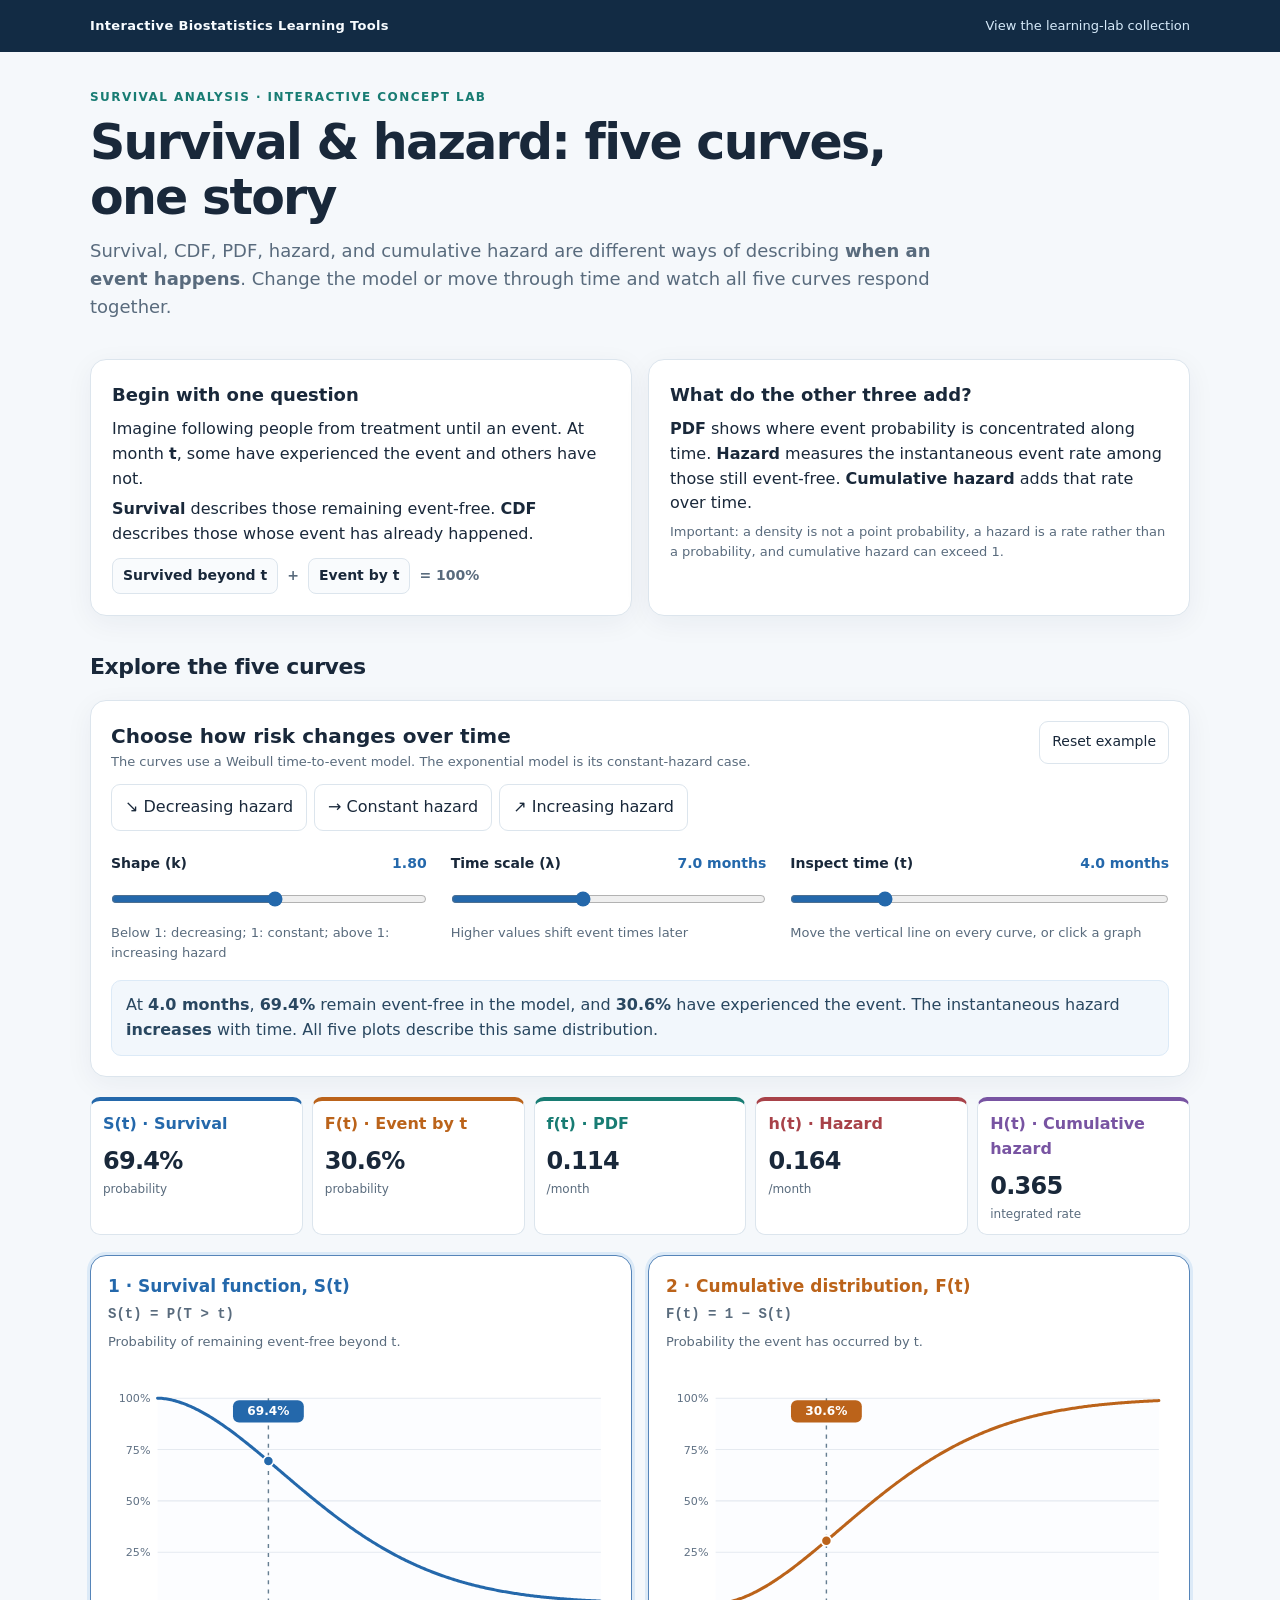
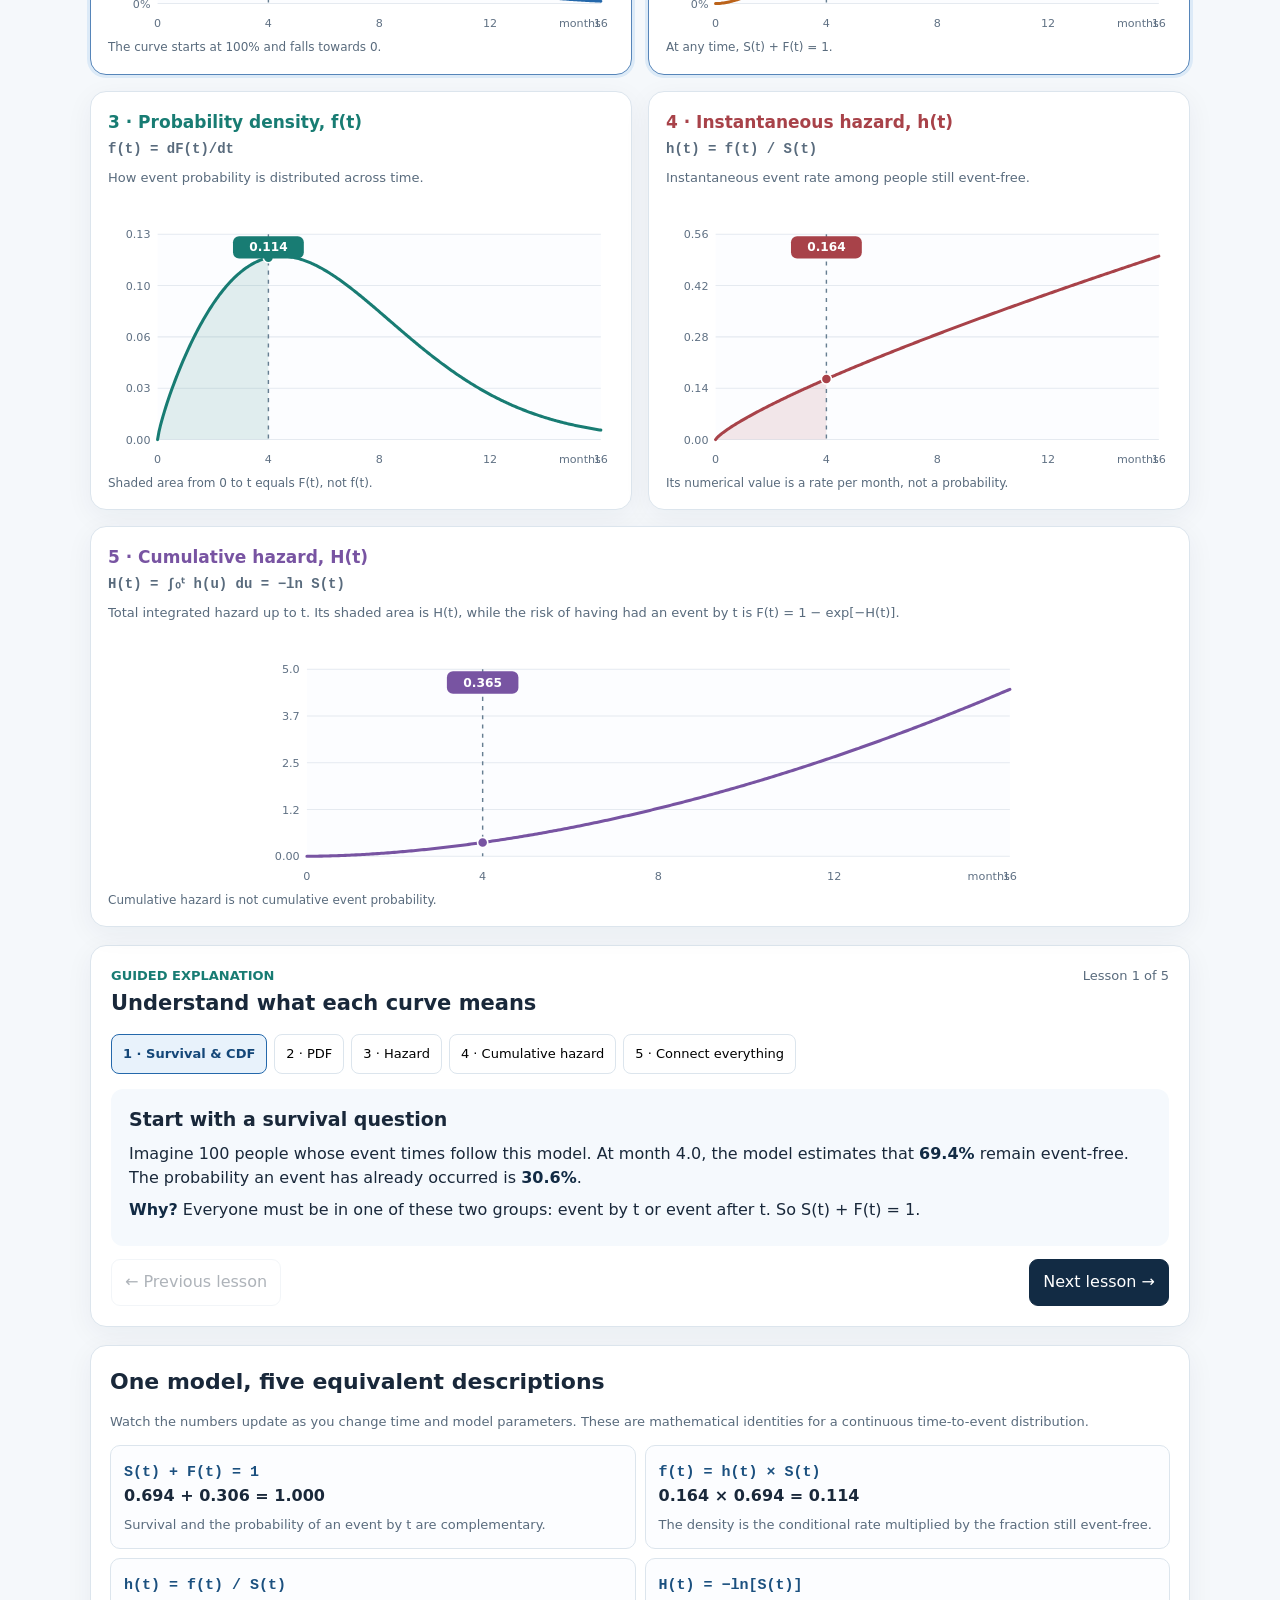
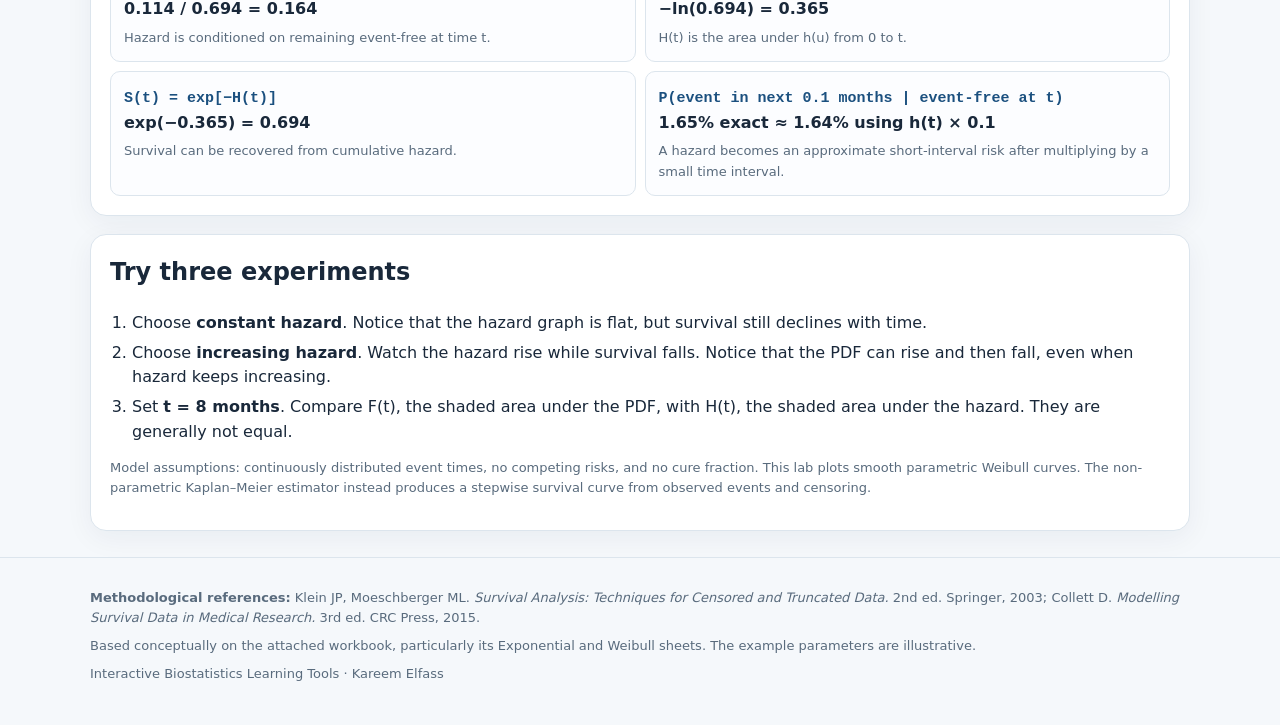
==== survival-hazard/index.html @ 4a442fbb "Add interactive five-function survival and hazard learning lab" ====
<!doctype html>
<html lang="en">
<head>
<meta charset="utf-8">
<meta name="viewport" content="width=device-width, initial-scale=1">
<meta name="description" content="An interactive learning lab connecting survival, the cumulative distribution function, probability density, instantaneous hazard, and cumulative hazard.">
<title>Survival & Hazard | Interactive Biostatistics Learning Tools</title>
<style>
:root{--ink:#19283a;--muted:#596b7d;--line:#dce5ed;--background:#f5f8fb;--panel:#fff;--navy:#122b44;--blue:#2468ab;--blue-bg:#e8f2fb;--orange:#bb631a;--orange-bg:#fff2df;--teal:#187c73;--teal-bg:#e3f5f1;--purple:#7854a2;--purple-bg:#f2eafb;--red:#a84249;--shadow:0 7px 28px rgba(22,43,67,.055)}
*{box-sizing:border-box}html{scroll-behavior:smooth}body{margin:0;background:var(--background);color:var(--ink);font:16px/1.55 system-ui,-apple-system,Segoe UI,Roboto,sans-serif}
a{color:var(--blue)}a:focus-visible,button:focus-visible,input:focus-visible{outline:3px solid #dc994d;outline-offset:3px}
.container{max-width:1140px;margin:auto;padding:0 20px}.top{background:var(--navy);color:#f8fcff;padding:16px 0}.top .container{display:flex;align-items:center;justify-content:space-between;gap:14px;flex-wrap:wrap}.brand{font-size:13px;font-weight:650;letter-spacing:.025em}.top a{color:#d6eafa;text-decoration:none;font-size:13px}
.hero{padding:36px 0 16px}.eyebrow{color:var(--teal);font-size:12px;font-weight:800;text-transform:uppercase;letter-spacing:.12em}.hero h1{font-size:clamp(30px,5vw,49px);line-height:1.13;letter-spacing:-.035em;max-width:830px;margin:8px 0 12px}.lead{font-size:18px;color:var(--muted);max-width:880px;margin:0 0 22px}.intro{display:grid;grid-template-columns:1fr 1fr;gap:16px}.surface{background:var(--panel);border:1px solid var(--line);border-radius:16px;box-shadow:var(--shadow)}.intro .surface{padding:21px}.surface h2,.surface h3{margin-top:0}.intro h2{font-size:18px;margin:0 0 8px}.intro p{margin:6px 0}.foundation{display:flex;align-items:center;gap:9px;flex-wrap:wrap;margin-top:11px;font-size:14px}.pill{padding:6px 10px;border:1px solid var(--line);border-radius:8px;background:#f9fbfd;font-weight:650}.arrow{color:var(--muted);font-weight:700}.small{font-size:13px;color:var(--muted)}.section-label{margin:34px 0 12px;font-size:22px;letter-spacing:-.02em}.controls{padding:20px;margin:16px 0 18px}.control-head{display:flex;align-items:flex-start;justify-content:space-between;gap:16px;flex-wrap:wrap}.control-head h2{margin:0;font-size:20px}.presets{display:flex;gap:7px;flex-wrap:wrap;margin:12px 0 22px}.preset,.nav-btn,.reset{font:inherit;cursor:pointer;border:1px solid var(--line);border-radius:9px;padding:10px 13px;min-height:43px;background:#fff;color:var(--ink)}.preset[aria-pressed="true"]{color:#fff;background:var(--navy);border-color:var(--navy)}.reset{font-size:14px;padding:8px 12px}.sliders{display:grid;grid-template-columns:1fr 1fr 1.2fr;gap:24px}.control label{display:flex;justify-content:space-between;font-size:14px;font-weight:700;gap:10px}.control output{color:var(--blue);font-variant-numeric:tabular-nums}.control input{width:100%;accent-color:var(--blue);cursor:pointer;min-height:32px;margin:9px 0 0}.control .small{display:block}.narrative{margin-top:17px;background:#f2f7fc;border:1px solid #dceaf7;padding:12px 14px;border-radius:10px;color:#294760}.metrics{display:grid;grid-template-columns:repeat(5,minmax(0,1fr));gap:9px;margin:20px 0}.metric{border:1px solid var(--line);border-top:4px solid var(--tone);padding:11px 12px;background:#fff;border-radius:10px;min-width:0}.metric .symbol{font-size:16px;font-weight:750;color:var(--tone)}.metric .value{font-size:clamp(18px,2.2vw,24px);font-weight:780;letter-spacing:-.03em;font-variant-numeric:tabular-nums;margin:6px 0 0;overflow-wrap:anywhere}.metric .units{font-size:12px;color:var(--muted)}.graph-grid{display:grid;grid-template-columns:repeat(2,minmax(0,1fr));gap:16px}.graph-card{padding:17px;min-width:0;scroll-margin-top:20px;transition:border-color .12s,box-shadow .12s}.graph-card.focus{border-color:#5685b9;box-shadow:0 0 0 3px #dceaf7}.graph-head{display:flex;justify-content:space-between;align-items:flex-start;gap:12px}.graph-name{font-size:17px;font-weight:750;margin:0}.graph-formula{font:600 14px/1.6 ui-monospace,SFMono-Regular,Consolas,monospace;color:var(--muted);margin-top:3px}.graph-desc{font-size:13px;color:var(--muted);margin-top:7px;min-height:40px}.graph-svg{display:block;width:100%;height:auto;margin-top:7px;cursor:crosshair;touch-action:pan-y}.graph-note{font-size:12px;color:var(--muted);min-height:18px}.graph-wide{grid-column:span 2}.graph-wide .graph-svg{max-height:235px}.guide{margin:18px 0;padding:20px}.guide-head{display:flex;align-items:flex-start;justify-content:space-between;gap:16px;flex-wrap:wrap}.guide h2{font-size:21px;margin:0}.lesson-kicker{font-size:13px;font-weight:800;color:var(--teal)}.guide-nav{display:flex;gap:7px;flex-wrap:wrap;margin:15px 0}.guide-nav button{font:inherit;border:1px solid var(--line);padding:7px 11px;background:#fff;border-radius:8px;cursor:pointer;font-size:13px;min-height:40px}.guide-nav button[aria-current="step"]{background:var(--blue-bg);border-color:var(--blue);font-weight:700;color:#144778}.lesson-body{background:#f5f9fd;border-radius:12px;padding:16px 18px;min-height:130px}.lesson-body h3{margin:0 0 7px;font-size:19px}.lesson-body p{margin:7px 0}.lesson-body strong{color:var(--navy)}.lesson-arrows{display:flex;justify-content:space-between;gap:8px;margin-top:13px}.nav-btn.primary{background:var(--navy);color:white;border-color:var(--navy)}.nav-btn:disabled{opacity:.35;cursor:not-allowed}.relations{padding:19px;margin:18px 0}.relations h2{font-size:22px;margin:0 0 8px}.relations-grid{display:grid;grid-template-columns:repeat(2,1fr);gap:9px}.relation{border:1px solid var(--line);border-radius:10px;padding:13px;background:#fcfdff}.relation code{font-size:15px;font-weight:750;color:#1b507f;white-space:normal}.relation p{margin:6px 0 0;font-size:13px;color:var(--muted)}.try{padding:19px;margin:18px 0 26px}.try ol{margin:8px 0;padding-left:22px}.try li{margin:5px 0}.footer{border-top:1px solid var(--line);padding:22px 0 34px;color:var(--muted);font-size:13px}.footer p{margin:8px 0}.sr-only{position:absolute;width:1px;height:1px;overflow:hidden;clip:rect(0,0,0,0);white-space:nowrap}
@media(max-width:800px){.intro,.sliders,.graph-grid,.relations-grid{grid-template-columns:1fr}.graph-wide{grid-column:auto}.metrics{grid-template-columns:repeat(2,minmax(0,1fr))}.metric:last-child{grid-column:span 2}.graph-desc{min-height:0}.sliders{gap:17px}}@media(max-width:380px){.container{padding:0 12px}.metric .value{font-size:20px}.graph-card,.guide,.relations,.controls{padding:13px}.hero{padding-top:22px}.intro .surface{padding:15px}}@media(prefers-reduced-motion:reduce){html{scroll-behavior:auto}*{transition:none!important}}
</style>
</head>
<body>
<header class="top"><div class="container"><div class="brand">Interactive Biostatistics Learning Tools</div><a href="https://github.com/kareemelfass/Interactive-Biostatistics-Learning-Tools">View the learning-lab collection</a></div></header>
<main class="container">
<section class="hero">
<div class="eyebrow">Survival analysis · Interactive concept lab</div>
<h1>Survival & hazard: five curves, one story</h1>
<p class="lead">Survival, CDF, PDF, hazard, and cumulative hazard are different ways of describing <strong>when an event happens</strong>. Change the model or move through time and watch all five curves respond together.</p>
</section>
<section class="intro" aria-label="Introduction">
<div class="surface"><h2>Begin with one question</h2><p>Imagine following people from treatment until an event. At month <strong>t</strong>, some have experienced the event and others have not.</p><p><strong>Survival</strong> describes those remaining event-free. <strong>CDF</strong> describes those whose event has already happened.</p><div class="foundation"><span class="pill">Survived beyond t</span><span class="arrow">+</span><span class="pill">Event by t</span><span class="arrow">= 100%</span></div></div>
<div class="surface"><h2>What do the other three add?</h2><p><strong>PDF</strong> shows where event probability is concentrated along time. <strong>Hazard</strong> measures the instantaneous event rate among those still event-free. <strong>Cumulative hazard</strong> adds that rate over time.</p><p class="small">Important: a density is not a point probability, a hazard is a rate rather than a probability, and cumulative hazard can exceed 1.</p></div>
</section>
<h2 class="section-label" id="explore">Explore the five curves</h2>
<section class="surface controls" aria-label="Simulation controls">
<div class="control-head"><div><h2>Choose how risk changes over time</h2><div class="small">The curves use a Weibull time-to-event model. The exponential model is its constant-hazard case.</div></div><button type="button" class="reset" id="reset">Reset example</button></div>
<div class="presets" aria-label="Hazard shape examples"><button type="button" class="preset" data-shape="0.65" aria-pressed="false">↘ Decreasing hazard</button><button type="button" class="preset" data-shape="1" aria-pressed="false">→ Constant hazard</button><button type="button" class="preset" data-shape="2" aria-pressed="false">↗ Increasing hazard</button></div>
<div class="sliders">
<div class="control"><label for="shape">Shape (k) <output id="shape-out" for="shape">1.80</output></label><input id="shape" type="range" min="0.5" max="3" step="0.05" value="1.8"><span class="small">Below 1: decreasing; 1: constant; above 1: increasing hazard</span></div>
<div class="control"><label for="scale">Time scale (λ) <output id="scale-out" for="scale">7.0 months</output></label><input id="scale" type="range" min="2" max="14" step="0.5" value="7"><span class="small">Higher values shift event times later</span></div>
<div class="control"><label for="time">Inspect time (t) <output id="time-out" for="time">4.0 months</output></label><input id="time" type="range" min="0.2" max="16" step="0.1" value="4"><span class="small">Move the vertical line on every curve, or click a graph</span></div>
</div>
<div id="narrative" class="narrative" aria-live="polite"></div>
</section>
<section aria-label="Five linked values"><div id="metrics" class="metrics" aria-live="polite"></div></section>
<section class="graph-grid" aria-label="Five linked interactive plots">
<article class="surface graph-card" data-key="S" id="graph-S"><div class="graph-head"><div><h3 class="graph-name" style="color:var(--blue)">1 · Survival function, S(t)</h3><div class="graph-formula">S(t) = P(T &gt; t)</div></div></div><p class="graph-desc">Probability of remaining event-free beyond t.</p><svg class="graph-svg" data-plot="S" viewBox="0 0 500 250" role="img" aria-label="Survival function with interactive time marker"></svg><div class="graph-note">The curve starts at 100% and falls towards 0.</div></article>
<article class="surface graph-card" data-key="F" id="graph-F"><div class="graph-head"><div><h3 class="graph-name" style="color:var(--orange)">2 · Cumulative distribution, F(t)</h3><div class="graph-formula">F(t) = 1 − S(t)</div></div></div><p class="graph-desc">Probability the event has occurred by t.</p><svg class="graph-svg" data-plot="F" viewBox="0 0 500 250" role="img" aria-label="Cumulative distribution function with interactive time marker"></svg><div class="graph-note">At any time, S(t) + F(t) = 1.</div></article>
<article class="surface graph-card" data-key="f" id="graph-f"><div class="graph-head"><div><h3 class="graph-name" style="color:var(--teal)">3 · Probability density, f(t)</h3><div class="graph-formula">f(t) = dF(t)/dt</div></div></div><p class="graph-desc">How event probability is distributed across time.</p><svg class="graph-svg" data-plot="f" viewBox="0 0 500 250" role="img" aria-label="Probability density with area through selected time shaded"></svg><div class="graph-note">Shaded area from 0 to t equals F(t), not f(t).</div></article>
<article class="surface graph-card" data-key="h" id="graph-h"><div class="graph-head"><div><h3 class="graph-name" style="color:var(--red)">4 · Instantaneous hazard, h(t)</h3><div class="graph-formula">h(t) = f(t) / S(t)</div></div></div><p class="graph-desc">Instantaneous event rate among people still event-free.</p><svg class="graph-svg" data-plot="h" viewBox="0 0 500 250" role="img" aria-label="Instantaneous hazard function"></svg><div class="graph-note">Its numerical value is a rate per month, not a probability.</div></article>
<article class="surface graph-card graph-wide" data-key="H" id="graph-H"><div class="graph-head"><div><h3 class="graph-name" style="color:var(--purple)">5 · Cumulative hazard, H(t)</h3><div class="graph-formula">H(t) = ∫₀ᵗ h(u) du = −ln S(t)</div></div></div><p class="graph-desc">Total integrated hazard up to t. Its shaded area is H(t), while the risk of having had an event by t is F(t) = 1 − exp[−H(t)].</p><svg class="graph-svg" data-plot="H" viewBox="0 0 750 230" role="img" aria-label="Cumulative hazard with linked time marker"></svg><div class="graph-note">Cumulative hazard is not cumulative event probability.</div></article>
</section>
<section class="surface guide" id="guide">
<div class="guide-head"><div><div class="lesson-kicker">GUIDED EXPLANATION</div><h2>Understand what each curve means</h2></div><div class="small" id="step-count">Lesson 1 of 5</div></div>
<nav class="guide-nav" aria-label="Lesson steps">
<button type="button" data-lesson="0" aria-current="step">1 · Survival &amp; CDF</button>
<button type="button" data-lesson="1">2 · PDF</button>
<button type="button" data-lesson="2">3 · Hazard</button>
<button type="button" data-lesson="3">4 · Cumulative hazard</button>
<button type="button" data-lesson="4">5 · Connect everything</button>
</nav>
<div id="lesson-body" class="lesson-body" aria-live="polite"></div>
<div class="lesson-arrows"><button type="button" class="nav-btn" id="lesson-prev">← Previous lesson</button><button type="button" class="nav-btn primary" id="lesson-next">Next lesson →</button></div>
</section>
<section class="surface relations">
<h2>One model, five equivalent descriptions</h2><p class="small">Watch the numbers update as you change time and model parameters. These are mathematical identities for a continuous time-to-event distribution.</p>
<div id="relations" class="relations-grid" aria-live="polite"></div>
</section>
<section class="surface try">
<h2>Try three experiments</h2>
<ol><li>Choose <strong>constant hazard</strong>. Notice that the hazard graph is flat, but survival still declines with time.</li><li>Choose <strong>increasing hazard</strong>. Watch the hazard rise while survival falls. Notice that the PDF can rise and then fall, even when hazard keeps increasing.</li><li>Set <strong>t = 8 months</strong>. Compare F(t), the shaded area under the PDF, with H(t), the shaded area under the hazard. They are generally not equal.</li></ol>
<p class="small">Model assumptions: continuously distributed event times, no competing risks, and no cure fraction. This lab plots smooth parametric Weibull curves. The non-parametric Kaplan–Meier estimator instead produces a stepwise survival curve from observed events and censoring.</p>
</section>
</main>
<footer class="footer"><div class="container">
<p><strong>Methodological references:</strong> Klein JP, Moeschberger ML. <em>Survival Analysis: Techniques for Censored and Truncated Data.</em> 2nd ed. Springer, 2003; Collett D. <em>Modelling Survival Data in Medical Research.</em> 3rd ed. CRC Press, 2015.</p>
<p>Based conceptually on the attached workbook, particularly its Exponential and Weibull sheets. The example parameters are illustrative.</p>
<p>Interactive Biostatistics Learning Tools · Kareem Elfass</p></div></footer>
<script>
(function(){
'use strict';
var root=document, maxT=16, palette={S:'#2468ab',F:'#bb631a',f:'#187c73',h:'#a84249',H:'#7854a2'};
var state={k:1.8,lambda:7,t:4,lesson:0};
function el(id){return root.getElementById(id)}
function compact(x){if(!isFinite(x))return 'not finite';if(x===0)return '0.000';if(Math.abs(x)<.001)return x.toExponential(2);return x.toFixed(3)}
function percent(x){return (100*x).toFixed(1)+'%'}
function model(t){
 var z=Math.max(0,t),r=z/state.lambda,H=Math.pow(r,state.k),S=Math.exp(-H),F=-Math.expm1(-H);
 var h=z===0?(state.k<1?NaN:state.k===1?1/state.lambda:0):(state.k/state.lambda)*Math.pow(r,state.k-1);
 var f=h*S;
 return {S:S,F:F,f:f,h:h,H:H};
}
function updateNarrative(){
 var m=model(state.t), trend=state.k<.999?'decreases':state.k>1.001?'increases':'stays constant';
 el('narrative').innerHTML='At <strong>'+state.t.toFixed(1)+' months</strong>, <strong>'+percent(m.S)+'</strong> remain event-free in the model, and <strong>'+percent(m.F)+'</strong> have experienced the event. The instantaneous hazard <strong>'+trend+'</strong> with time. All five plots describe this same distribution.';
}
function updateMetrics(){
 var m=model(state.t),arr=[
 ['S','Survival',percent(m.S),'probability'],
 ['F','Event by t',percent(m.F),'probability'],
 ['f','PDF',compact(m.f),'/month'],
 ['h','Hazard',compact(m.h),'/month'],
 ['H','Cumulative hazard',compact(m.H),'integrated rate']
 ];
 el('metrics').innerHTML=arr.map(function(a){return '<div class="metric" style="--tone:'+palette[a[0]]+'"><div class="symbol">'+a[0]+'(t) · '+a[1]+'</div><div class="value">'+a[2]+'</div><div class="units">'+a[3]+'</div></div>'}).join('');
}
function sample(key,t){return model(t)[key]}
function svgGraph(svg,key){
 var wide=key==='H', W=wide?750:500, H=wide?230:250;
 var l=49,r=13,top=13,bottom=34,plotW=W-l-r,plotH=H-top-bottom;
 var start=(state.k<1&&(key==='h'||key==='f'))?.04:0;
 var maxVal=key==='S'||key==='F'?1:0;
 for(var j=0;j<=320;j++){var v=sample(key,start+(maxT-start)*j/320);if(isFinite(v)&&v>maxVal)maxVal=v}
 var at=sample(key,state.t); maxVal=Math.max(maxVal,at);
 var yMax=key==='S'||key==='F'?1:(maxVal*1.12||1);
 var x=function(t){return l+(t/maxT)*plotW};
 var y=function(v){return top+plotH*(1-Math.min(yMax,Math.max(0,v))/yMax)};
 var showPercent=key==='S'||key==='F';
 function valueText(v){return showPercent?Math.round(v*100)+'%':Number(v).toFixed(v<1?2:1)}
 var pieces=[];
 pieces.push('<rect x="'+l+'" y="'+top+'" width="'+plotW+'" height="'+plotH+'" fill="#fcfdff"/>');
 for(var i=0;i<=4;i++){
  var val=yMax*i/4, yy=y(val);
  pieces.push('<line x1="'+l+'" y1="'+yy+'" x2="'+(W-r)+'" y2="'+yy+'" stroke="#e5eaf0"/>');
  pieces.push('<text x="'+(l-7)+'" y="'+(yy+4)+'" text-anchor="end" font-size="11" fill="#607184">'+valueText(val)+'</text>');
 }
 [0,4,8,12,16].forEach(function(t){pieces.push('<text x="'+x(t)+'" y="'+(H-11)+'" text-anchor="middle" font-size="11" fill="#607184">'+t+'</text>')});
 pieces.push('<text x="'+(W-r)+'" y="'+(H-11)+'" text-anchor="end" font-size="11" fill="#607184">months</text>');
 var N=330,path='',shade='';
 for(var s=0;s<=N;s++){
  var tx=start+(maxT-start)*(s/N),v=sample(key,tx);
  if(!isFinite(v))continue;
  path+=(path?' L':'M')+x(tx).toFixed(2)+' '+y(v).toFixed(2);
 }
 if(key==='f'||key==='h'){
  var limit=state.t, np=180;
  shade='M'+x(0)+' '+y(0)+' L'+x(start)+' '+y(sample(key,start));
  for(var n=1;n<=np;n++){
   var xx=start+(limit-start)*n/np;
   var vv=sample(key,xx);
   if(isFinite(vv))shade+=' L'+x(xx)+' '+y(vv);
  }
  shade+=' L'+x(limit)+' '+y(0)+' Z';
  pieces.push('<path d="'+shade+'" fill="'+palette[key]+'" opacity=".12" stroke="none"/>');
 }
 // Cumulative hazard is itself an integral. Shade under its derivative h(t), not under H(t).
 if(key==='H'){
  var np2=180,shadeH='M'+x(0)+' '+y(0);
  // Keep H graph unshaded to avoid suggesting area under H equals H.
 }
 pieces.push('<path d="'+path+'" fill="none" stroke="'+palette[key]+'" stroke-width="3" stroke-linecap="round" stroke-linejoin="round"/>');
 var tx0=x(state.t),ty0=y(at);
 pieces.push('<line x1="'+tx0+'" y1="'+top+'" x2="'+tx0+'" y2="'+(top+plotH)+'" stroke="#667e91" stroke-dasharray="4 5" stroke-width="1.4"/>');
 pieces.push('<circle cx="'+tx0+'" cy="'+ty0+'" r="5" fill="'+palette[key]+'" stroke="#fff" stroke-width="1.6"/>');
 var tag=showPercent?percent(at):compact(at),txLabel=Math.min(Math.max(tx0,l+35),W-r-35);
 pieces.push('<rect x="'+(txLabel-35)+'" y="'+(top+2)+'" width="70" height="22" rx="6" fill="'+palette[key]+'"/>');
 pieces.push('<text x="'+txLabel+'" y="'+(top+17)+'" text-anchor="middle" fill="#fff" font-size="12" font-weight="700">'+tag+'</text>');
 svg.innerHTML=pieces.join('');
 svg.setAttribute('aria-label',key+' versus time from 0 to 16 months, selected t '+state.t.toFixed(1)+', value '+tag+'. Click the chart to change the selected time.');
 svg.onclick=function(ev){
  var rect=svg.getBoundingClientRect(),fraction=(ev.clientX-rect.left)/rect.width;
  // translate the viewBox left margin / plot width into selected time
  var svgX=fraction*W;
  state.t=Math.min(16,Math.max(.2,Math.round(((svgX-l)/plotW)*maxT*10)/10));
  render();
 };
}
function updateGraphs(){
 root.querySelectorAll('svg[data-plot]').forEach(function(svg){svgGraph(svg,svg.getAttribute('data-plot'))});
 root.querySelectorAll('.graph-card').forEach(function(card){
  var focused=(state.lesson===0&&(card.dataset.key==='S'||card.dataset.key==='F'))||
   (state.lesson===1&&card.dataset.key==='f')||
   (state.lesson===2&&card.dataset.key==='h')||
   (state.lesson===3&&card.dataset.key==='H');
  card.classList.toggle('focus',focused);
 });
}
function updateRelations(){
 var m=model(state.t),dt=.1,incH=model(state.t+dt).H-m.H;
 var p=1-Math.exp(-incH);
 var rows=[
 ['S(t) + F(t) = 1',compact(m.S)+' + '+compact(m.F)+' = '+compact(m.S+m.F),'Survival and the probability of an event by t are complementary.'],
 ['f(t) = h(t) × S(t)',compact(m.h)+' × '+compact(m.S)+' = '+compact(m.f),'The density is the conditional rate multiplied by the fraction still event-free.'],
 ['h(t) = f(t) / S(t)',compact(m.f)+' / '+compact(m.S)+' = '+compact(m.h),'Hazard is conditioned on remaining event-free at time t.'],
 ['H(t) = −ln[S(t)]','−ln('+compact(m.S)+') = '+compact(m.H),'H(t) is the area under h(u) from 0 to t.'],
 ['S(t) = exp[−H(t)]','exp(−'+compact(m.H)+') = '+compact(m.S),'Survival can be recovered from cumulative hazard.'],
 ['P(event in next 0.1 months | event-free at t)',(100*p).toFixed(2)+'% exact ≈ '+(100*m.h*dt).toFixed(2)+'% using h(t) × 0.1','A hazard becomes an approximate short-interval risk after multiplying by a small time interval.']
 ];
 el('relations').innerHTML=rows.map(function(r){return '<div class="relation"><code>'+r[0]+'</code><div><strong>'+r[1]+'</strong></div><p>'+r[2]+'</p></div>'}).join('');
}
function updateLesson(){
 var m=model(state.t),t=state.t.toFixed(1),horizon=.1,delta=model(state.t+horizon).H-m.H,shortRisk=1-Math.exp(-delta);
 var info=[
 ['Start with a survival question','Imagine '+100+' people whose event times follow this model. At month '+t+', the model estimates that <strong>'+percent(m.S)+'</strong> remain event-free. The probability an event has already occurred is <strong>'+percent(m.F)+'</strong>.<p><strong>Why?</strong> Everyone must be in one of these two groups: event by t or event after t. So S(t) + F(t) = 1.</p>'],
 ['The PDF describes timing, not a point probability','At month '+t+', the probability density is <strong>'+compact(m.f)+' per month</strong>. That does <strong>not</strong> mean '+percent(m.f)+' will have the event exactly at month '+t+'.<p>The <strong>shaded area</strong> under the PDF from 0 to '+t+' equals F(t) = <strong>'+percent(m.F)+'</strong>. Areas, not single heights, give probabilities.</p>'],
 ['Hazard looks only at those still event-free','At month '+t+', the PDF is '+compact(m.f)+' per month, and '+percent(m.S)+' remain event-free. Divide the first by the second:<p><strong>h(t) = f(t) / S(t) = '+compact(m.f)+' / '+compact(m.S)+' = '+compact(m.h)+' per month.</strong></p><p>For the next 0.1 months, the <em>conditional probability</em> of an event is <strong>'+(100*shortRisk).toFixed(2)+'%</strong>. Using h(t) × 0.1 gives an approximation of <strong>'+(100*m.h*horizon).toFixed(2)+'%</strong>. The rate itself is not a probability.</p>'],
 ['Accumulating hazard over time','The cumulative hazard adds up the instantaneous hazard over time:<p><strong>H(t) = ∫₀ᵗ h(u) du = '+compact(m.H)+'</strong>.</p><p>Now transform this into survival: <strong>S(t) = exp[−'+compact(m.H)+'] = '+percent(m.S)+'</strong>.</p><p>Unlike F(t), H(t) is <em>not</em> a probability and may be greater than 1.</p>'],
 ['Everything must agree','At month '+t+', the same model gives:<p><strong>S = '+compact(m.S)+'; F = '+compact(m.F)+'; f = '+compact(m.f)+'; h = '+compact(m.h)+'; H = '+compact(m.H)+'.</strong></p><p>Check: <strong>1 − S = '+compact(1-m.S)+' = F</strong>; <strong>h × S = '+compact(m.h*m.S)+' = f</strong>; and <strong>−ln S = '+compact(-Math.log(m.S))+' = H</strong>.</p><p>Change the shape or scale. These relationships always hold even though the individual curves change.</p>']
 ];
 el('lesson-body').innerHTML='<h3>'+info[state.lesson][0]+'</h3><p>'+info[state.lesson][1]+'</p>';
 el('step-count').textContent='Lesson '+(state.lesson+1)+' of 5';
 root.querySelectorAll('[data-lesson]').forEach(function(b){if(Number(b.dataset.lesson)===state.lesson)b.setAttribute('aria-current','step');else b.removeAttribute('aria-current')});
 el('lesson-prev').disabled=state.lesson===0;
 el('lesson-next').disabled=state.lesson===4;
 el('lesson-next').textContent=state.lesson===4?'All lessons complete ✓':'Next lesson →';
}
function render(){
 el('shape-out').value=state.k.toFixed(2);
 el('scale-out').value=state.lambda.toFixed(1)+' months';
 el('time-out').value=state.t.toFixed(1)+' months';
 el('shape').value=state.k;el('scale').value=state.lambda;el('time').value=state.t;
 root.querySelectorAll('[data-shape]').forEach(function(b){b.setAttribute('aria-pressed',String(Math.abs(Number(b.dataset.shape)-state.k)<.001))});
 updateNarrative();updateMetrics();updateGraphs();updateLesson();updateRelations();
}
el('shape').addEventListener('input',function(e){state.k=Number(e.target.value);render()});
el('scale').addEventListener('input',function(e){state.lambda=Number(e.target.value);render()});
el('time').addEventListener('input',function(e){state.t=Number(e.target.value);render()});
root.querySelectorAll('[data-shape]').forEach(function(b){b.addEventListener('click',function(){state.k=Number(b.dataset.shape);render()})});
el('reset').addEventListener('click',function(){state.k=1.8;state.lambda=7;state.t=4;state.lesson=0;render()});
root.querySelectorAll('[data-lesson]').forEach(function(b){b.addEventListener('click',function(){state.lesson=Number(b.dataset.lesson);render()})});
el('lesson-prev').addEventListener('click',function(){if(state.lesson>0){state.lesson--;render()}});
el('lesson-next').addEventListener('click',function(){if(state.lesson<4){state.lesson++;render()}});
render();
})();
</script>
</body>
</html>
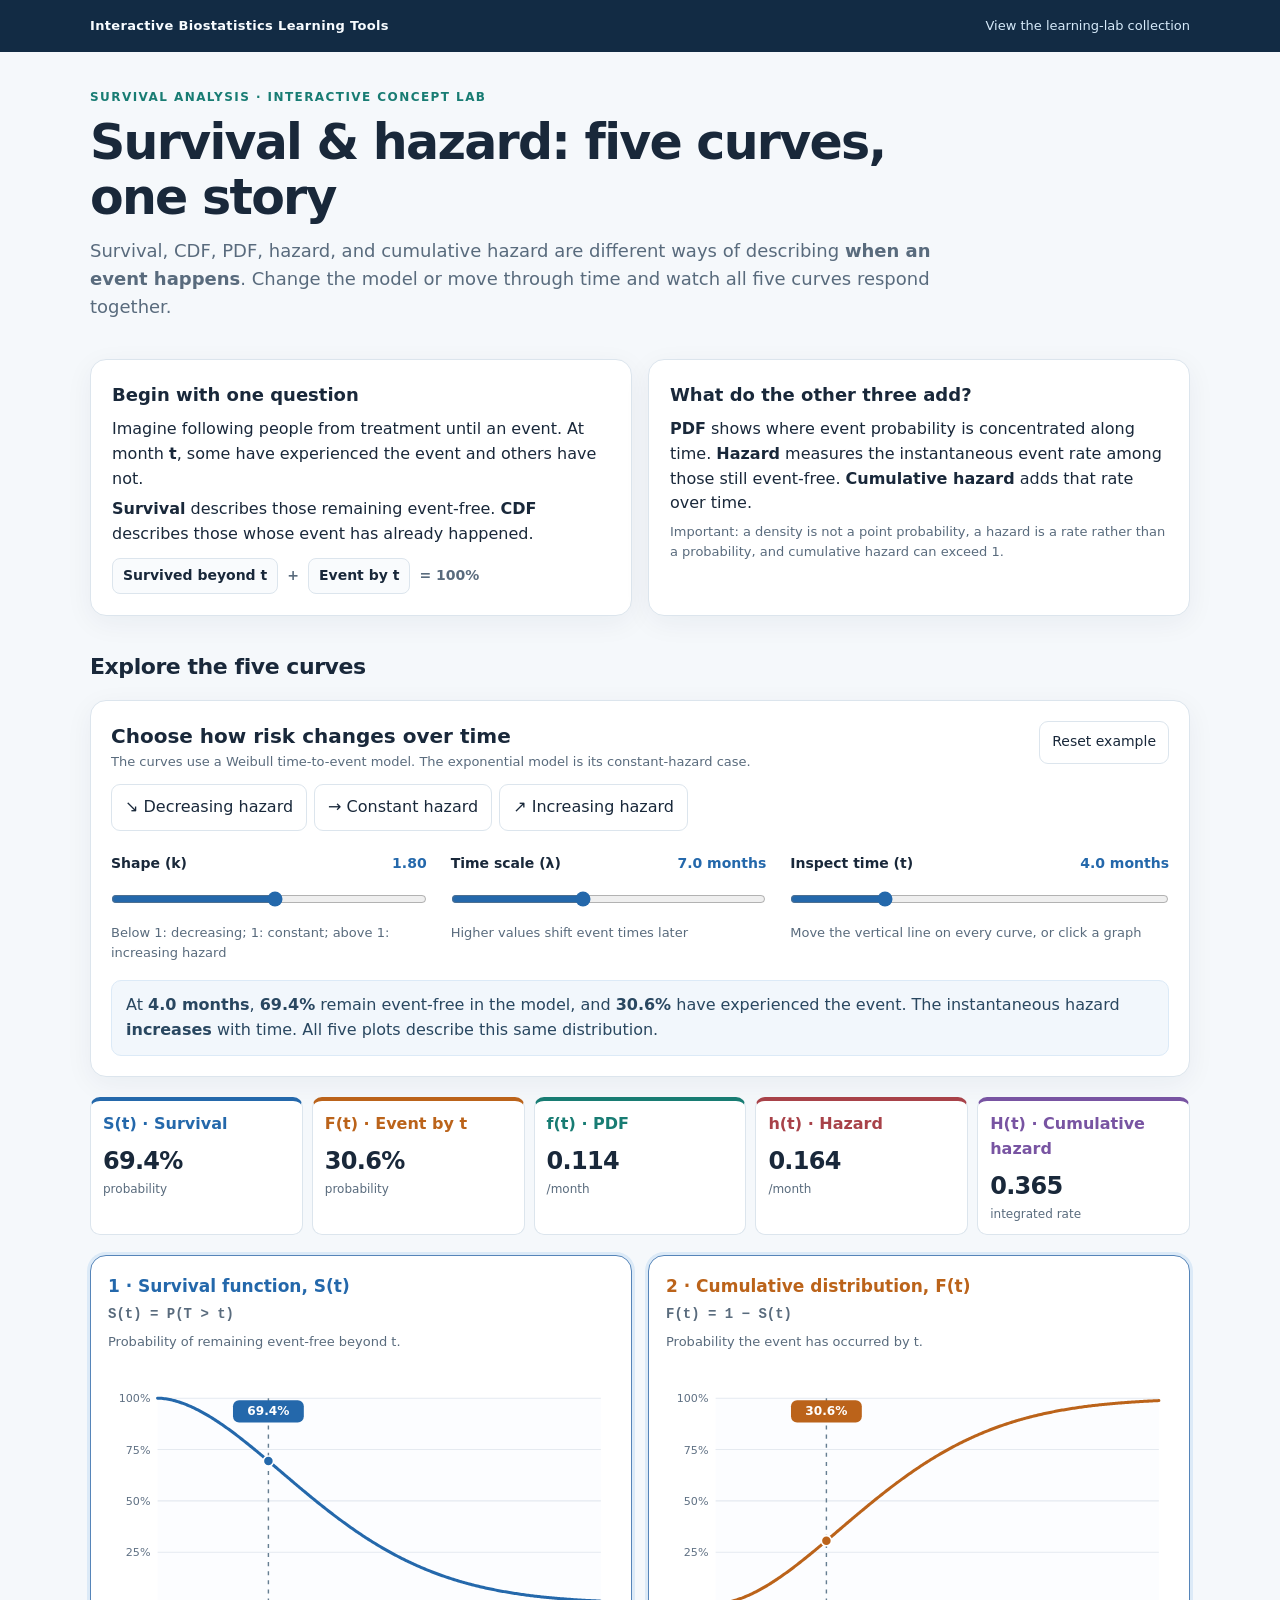
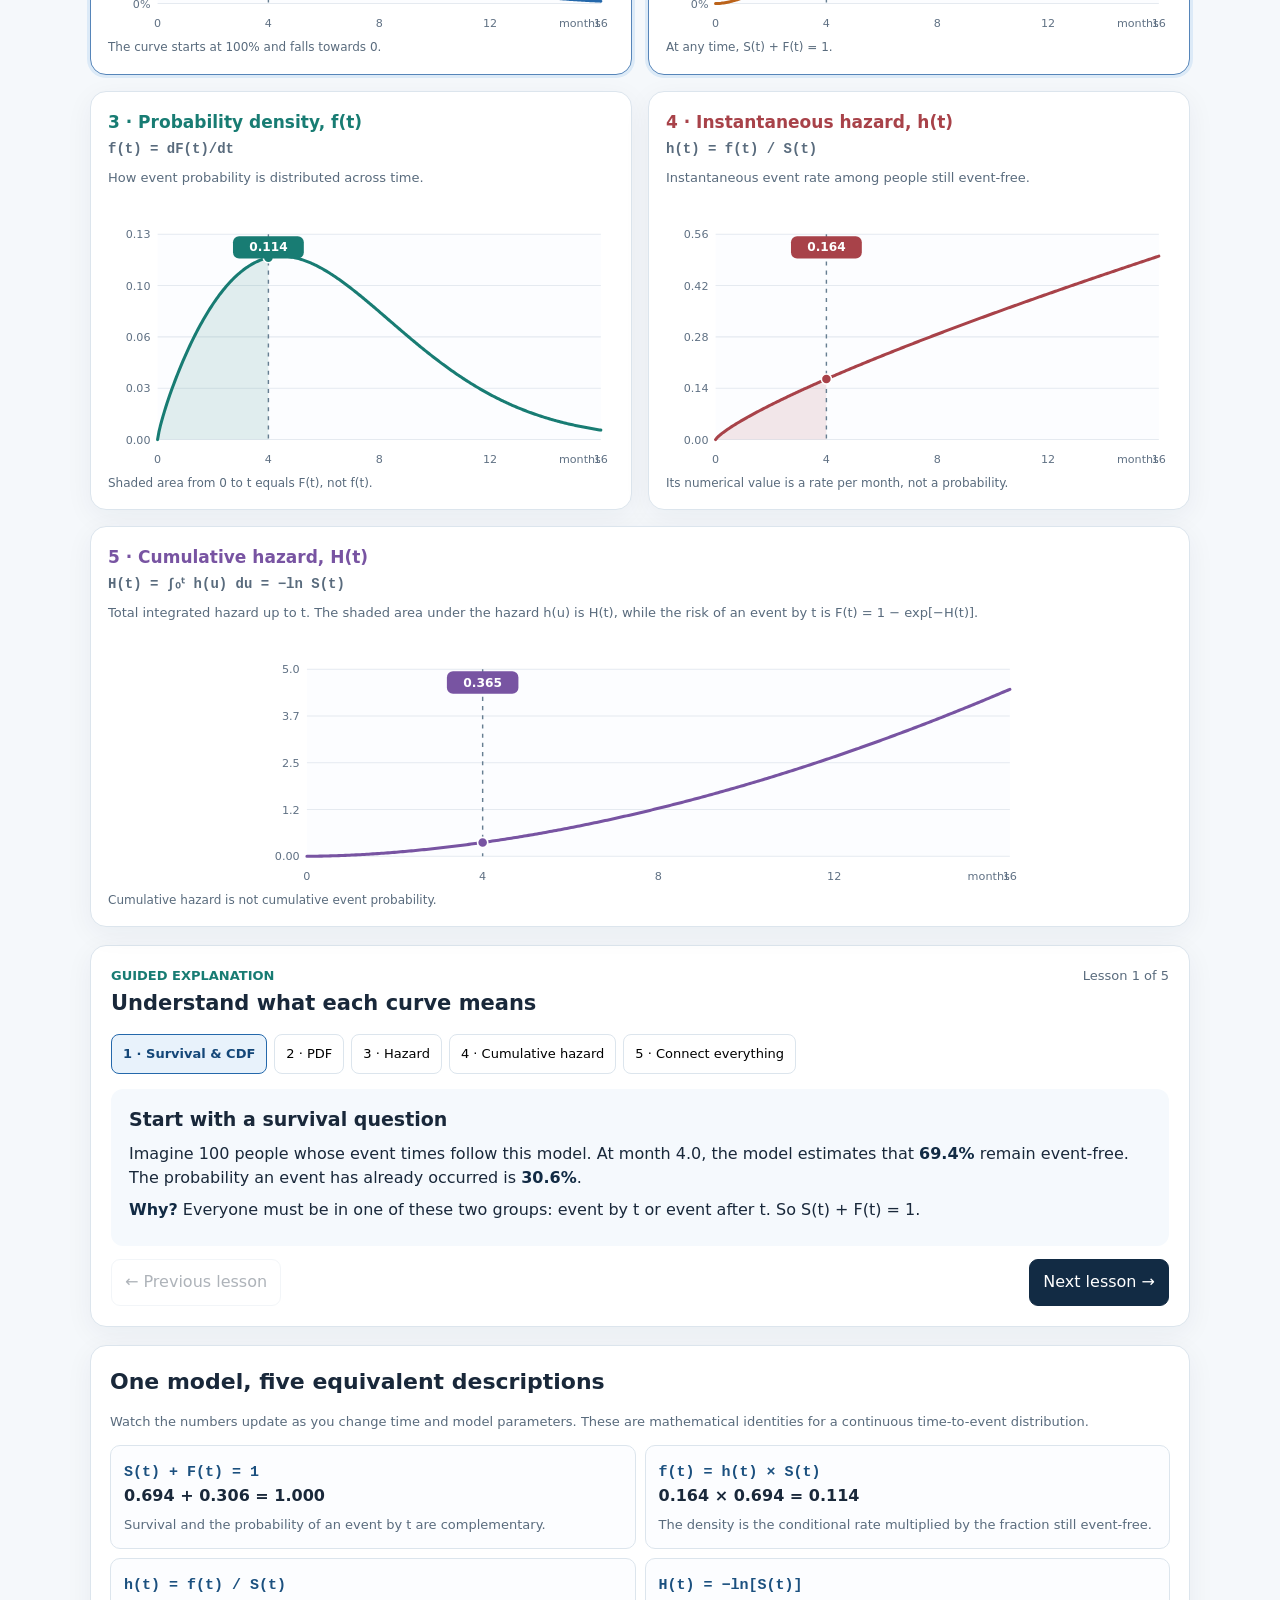
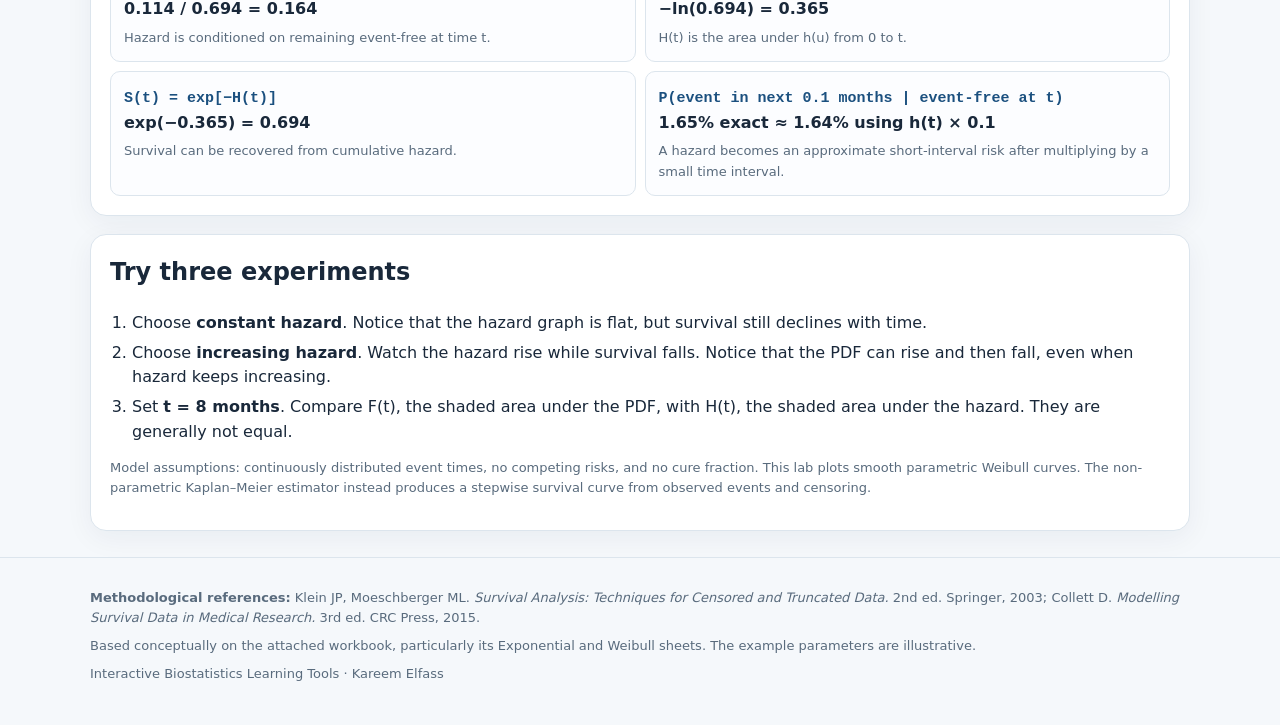
==== commit 0a57b444: "Clarify cumulative hazard as area under the hazard curve" ====
--- a/survival-hazard/index.html
+++ b/survival-hazard/index.html
@@ -43,7 +43,7 @@
 <article class="surface graph-card" data-key="F" id="graph-F"><div class="graph-head"><div><h3 class="graph-name" style="color:var(--orange)">2 · Cumulative distribution, F(t)</h3><div class="graph-formula">F(t) = 1 − S(t)</div></div></div><p class="graph-desc">Probability the event has occurred by t.</p><svg class="graph-svg" data-plot="F" viewBox="0 0 500 250" role="img" aria-label="Cumulative distribution function with interactive time marker"></svg><div class="graph-note">At any time, S(t) + F(t) = 1.</div></article>
 <article class="surface graph-card" data-key="f" id="graph-f"><div class="graph-head"><div><h3 class="graph-name" style="color:var(--teal)">3 · Probability density, f(t)</h3><div class="graph-formula">f(t) = dF(t)/dt</div></div></div><p class="graph-desc">How event probability is distributed across time.</p><svg class="graph-svg" data-plot="f" viewBox="0 0 500 250" role="img" aria-label="Probability density with area through selected time shaded"></svg><div class="graph-note">Shaded area from 0 to t equals F(t), not f(t).</div></article>
 <article class="surface graph-card" data-key="h" id="graph-h"><div class="graph-head"><div><h3 class="graph-name" style="color:var(--red)">4 · Instantaneous hazard, h(t)</h3><div class="graph-formula">h(t) = f(t) / S(t)</div></div></div><p class="graph-desc">Instantaneous event rate among people still event-free.</p><svg class="graph-svg" data-plot="h" viewBox="0 0 500 250" role="img" aria-label="Instantaneous hazard function"></svg><div class="graph-note">Its numerical value is a rate per month, not a probability.</div></article>
-<article class="surface graph-card graph-wide" data-key="H" id="graph-H"><div class="graph-head"><div><h3 class="graph-name" style="color:var(--purple)">5 · Cumulative hazard, H(t)</h3><div class="graph-formula">H(t) = ∫₀ᵗ h(u) du = −ln S(t)</div></div></div><p class="graph-desc">Total integrated hazard up to t. Its shaded area is H(t), while the risk of having had an event by t is F(t) = 1 − exp[−H(t)].</p><svg class="graph-svg" data-plot="H" viewBox="0 0 750 230" role="img" aria-label="Cumulative hazard with linked time marker"></svg><div class="graph-note">Cumulative hazard is not cumulative event probability.</div></article>
+<article class="surface graph-card graph-wide" data-key="H" id="graph-H"><div class="graph-head"><div><h3 class="graph-name" style="color:var(--purple)">5 · Cumulative hazard, H(t)</h3><div class="graph-formula">H(t) = ∫₀ᵗ h(u) du = −ln S(t)</div></div></div><p class="graph-desc">Total integrated hazard up to t. The shaded area under the hazard h(u) is H(t), while the risk of an event by t is F(t) = 1 − exp[−H(t)].</p><svg class="graph-svg" data-plot="H" viewBox="0 0 750 230" role="img" aria-label="Cumulative hazard with linked time marker; its value is the area under the hazard curve, not the area under this curve"></svg><div class="graph-note">Cumulative hazard is not cumulative event probability.</div></article>
 </section>
 <section class="surface guide" id="guide">
 <div class="guide-head"><div><div class="lesson-kicker">GUIDED EXPLANATION</div><h2>Understand what each curve means</h2></div><div class="small" id="step-count">Lesson 1 of 5</div></div>
@@ -138,11 +138,7 @@
   shade+=' L'+x(limit)+' '+y(0)+' Z';
   pieces.push('<path d="'+shade+'" fill="'+palette[key]+'" opacity=".12" stroke="none"/>');
  }
- // Cumulative hazard is itself an integral. Shade under its derivative h(t), not under H(t).
- if(key==='H'){
-  var np2=180,shadeH='M'+x(0)+' '+y(0);
-  // Keep H graph unshaded to avoid suggesting area under H equals H.
- }
+ // Do not shade the H(t) curve: the relevant area is under h(t), shown in its own plot.
  pieces.push('<path d="'+path+'" fill="none" stroke="'+palette[key]+'" stroke-width="3" stroke-linecap="round" stroke-linejoin="round"/>');
  var tx0=x(state.t),ty0=y(at);
  pieces.push('<line x1="'+tx0+'" y1="'+top+'" x2="'+tx0+'" y2="'+(top+plotH)+'" stroke="#667e91" stroke-dasharray="4 5" stroke-width="1.4"/>');
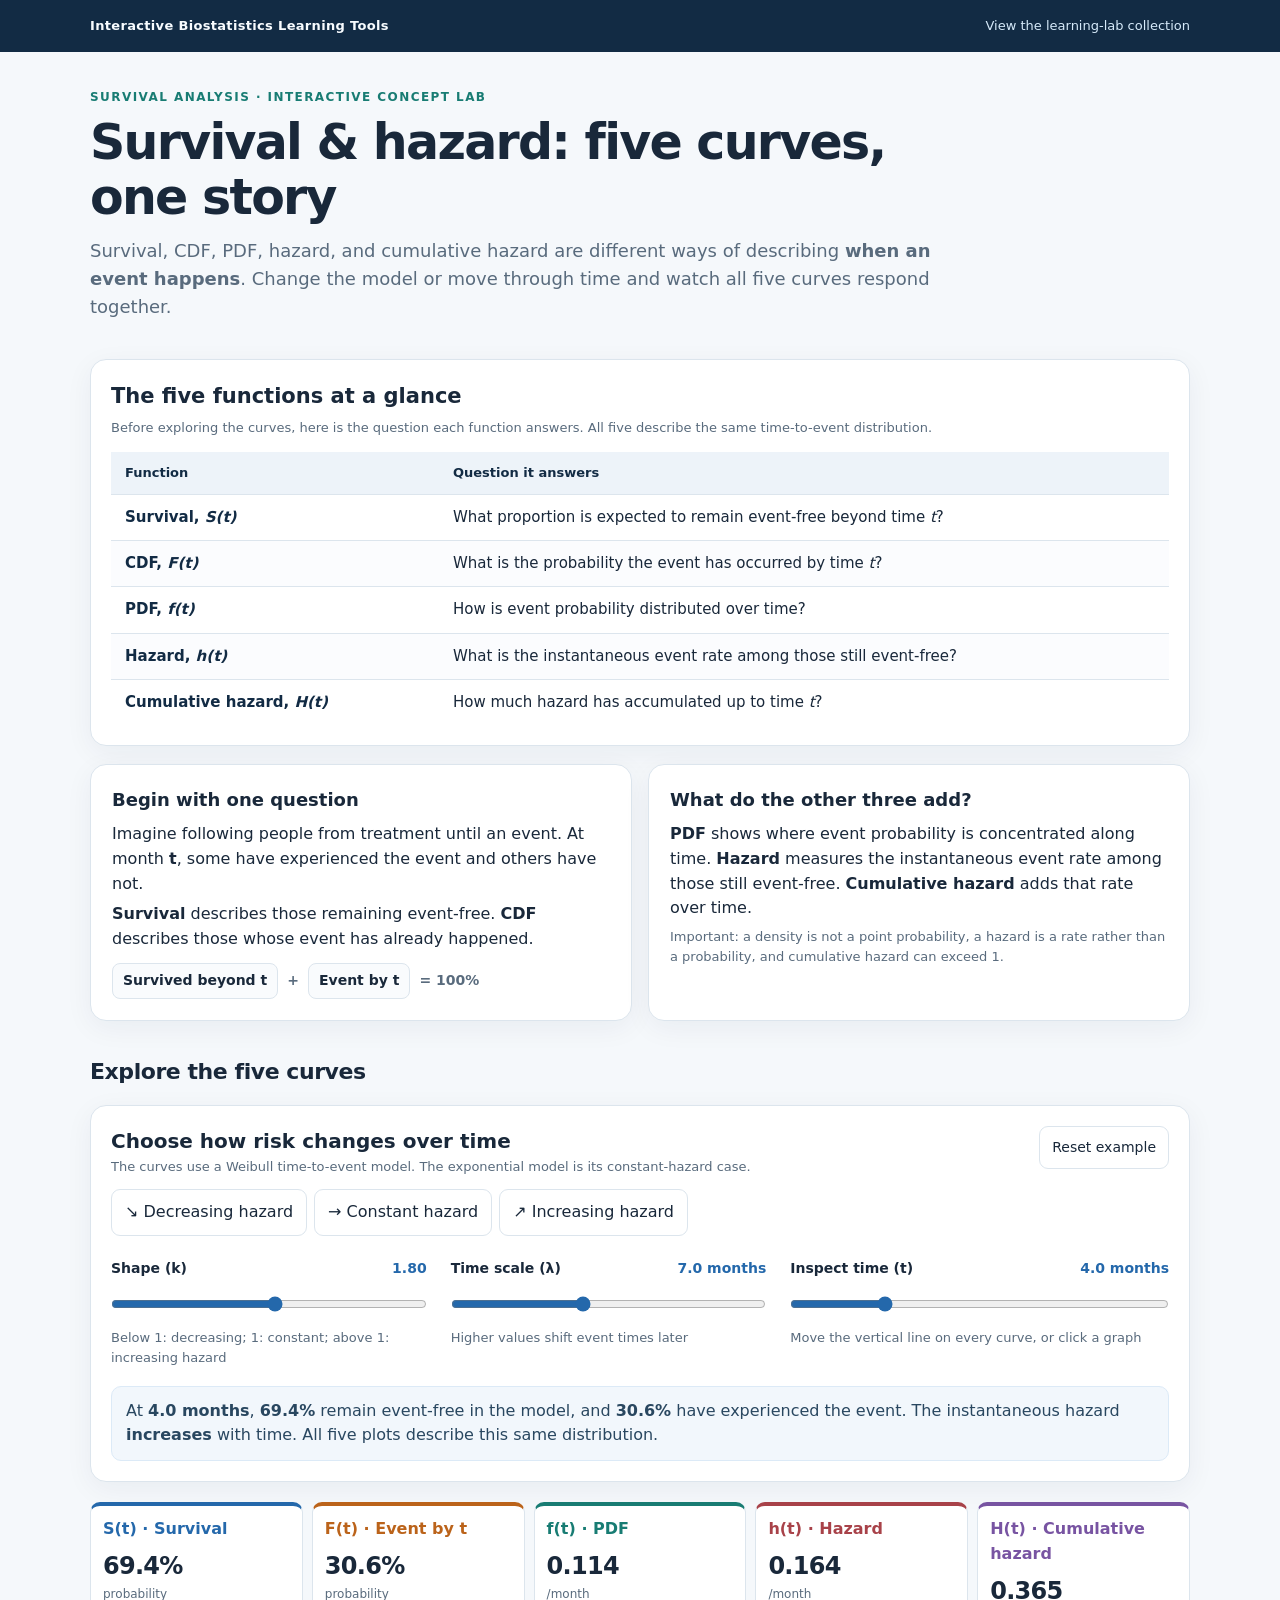
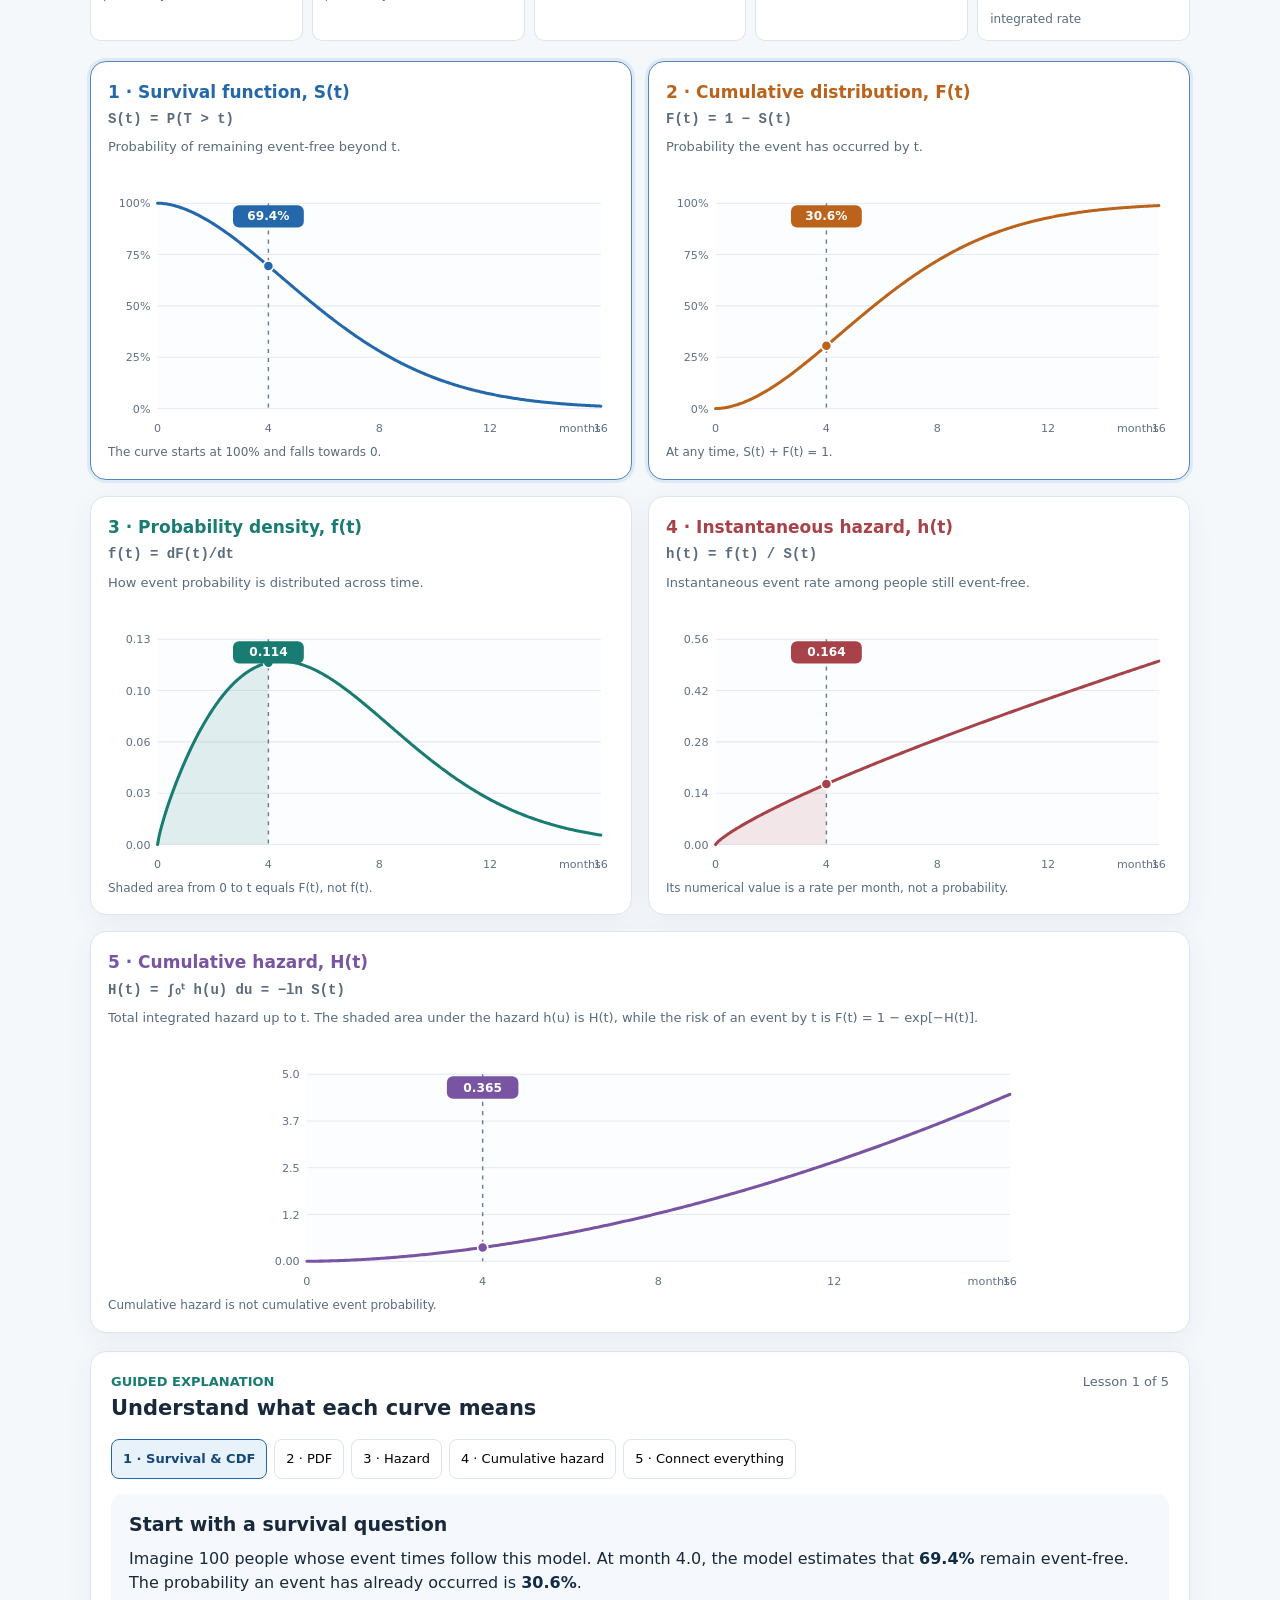
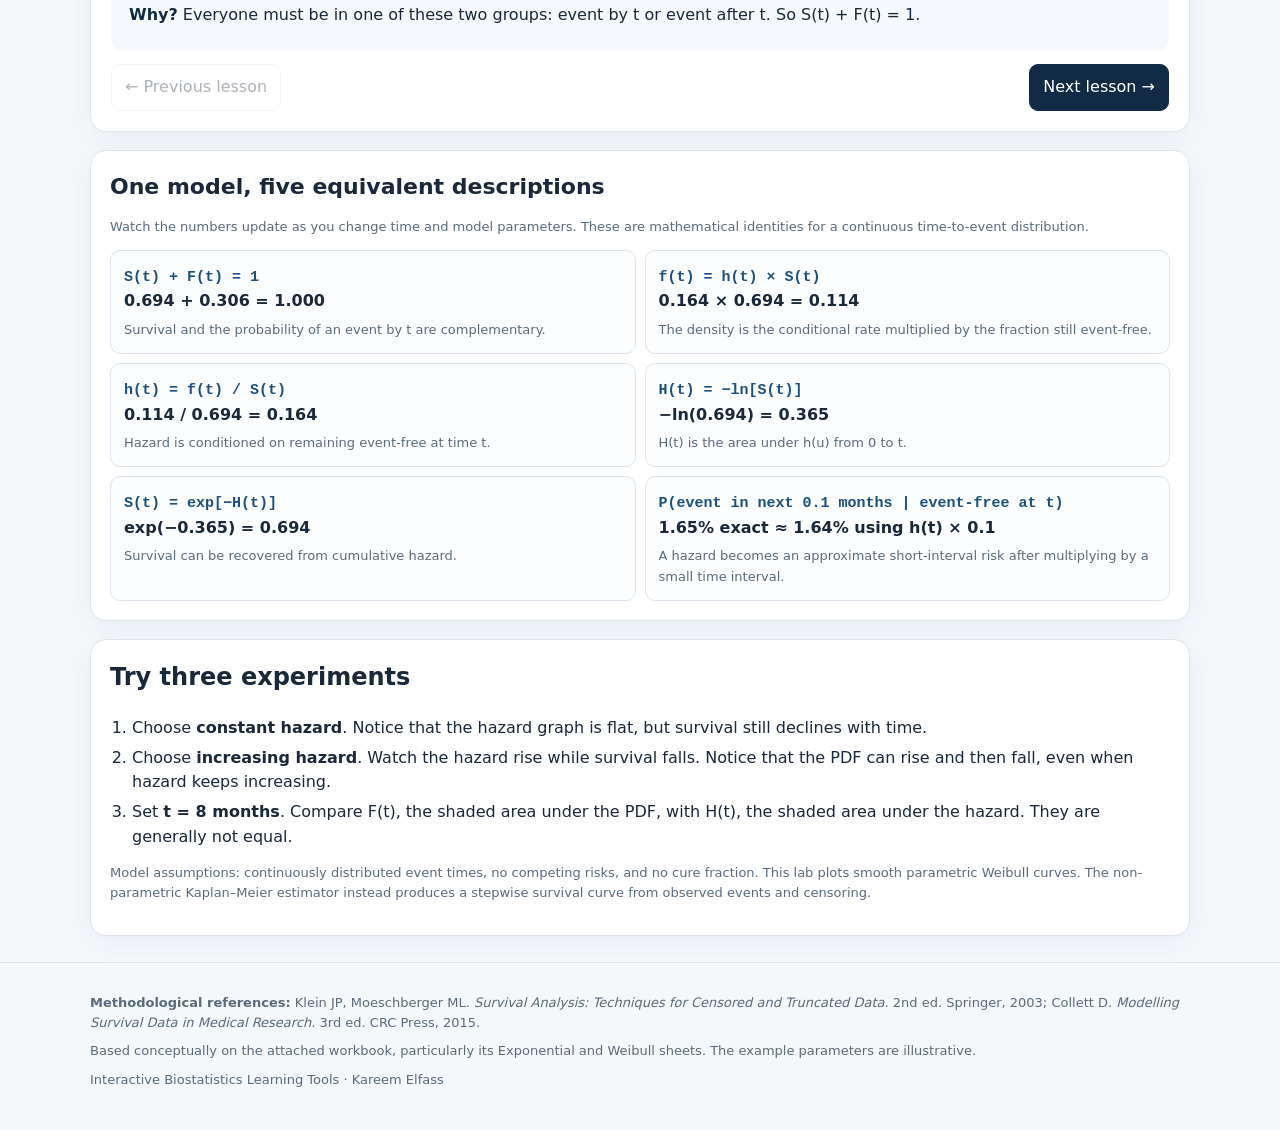
==== commit 7bc2eac1: "Add introductory survival-function reference table to learning lab" ====
--- a/survival-hazard/index.html
+++ b/survival-hazard/index.html
@@ -11,6 +11,7 @@
 a{color:var(--blue)}a:focus-visible,button:focus-visible,input:focus-visible{outline:3px solid #dc994d;outline-offset:3px}
 .container{max-width:1140px;margin:auto;padding:0 20px}.top{background:var(--navy);color:#f8fcff;padding:16px 0}.top .container{display:flex;align-items:center;justify-content:space-between;gap:14px;flex-wrap:wrap}.brand{font-size:13px;font-weight:650;letter-spacing:.025em}.top a{color:#d6eafa;text-decoration:none;font-size:13px}
 .hero{padding:36px 0 16px}.eyebrow{color:var(--teal);font-size:12px;font-weight:800;text-transform:uppercase;letter-spacing:.12em}.hero h1{font-size:clamp(30px,5vw,49px);line-height:1.13;letter-spacing:-.035em;max-width:830px;margin:8px 0 12px}.lead{font-size:18px;color:var(--muted);max-width:880px;margin:0 0 22px}.intro{display:grid;grid-template-columns:1fr 1fr;gap:16px}.surface{background:var(--panel);border:1px solid var(--line);border-radius:16px;box-shadow:var(--shadow)}.intro .surface{padding:21px}.surface h2,.surface h3{margin-top:0}.intro h2{font-size:18px;margin:0 0 8px}.intro p{margin:6px 0}.foundation{display:flex;align-items:center;gap:9px;flex-wrap:wrap;margin-top:11px;font-size:14px}.pill{padding:6px 10px;border:1px solid var(--line);border-radius:8px;background:#f9fbfd;font-weight:650}.arrow{color:var(--muted);font-weight:700}.small{font-size:13px;color:var(--muted)}.section-label{margin:34px 0 12px;font-size:22px;letter-spacing:-.02em}.controls{padding:20px;margin:16px 0 18px}.control-head{display:flex;align-items:flex-start;justify-content:space-between;gap:16px;flex-wrap:wrap}.control-head h2{margin:0;font-size:20px}.presets{display:flex;gap:7px;flex-wrap:wrap;margin:12px 0 22px}.preset,.nav-btn,.reset{font:inherit;cursor:pointer;border:1px solid var(--line);border-radius:9px;padding:10px 13px;min-height:43px;background:#fff;color:var(--ink)}.preset[aria-pressed="true"]{color:#fff;background:var(--navy);border-color:var(--navy)}.reset{font-size:14px;padding:8px 12px}.sliders{display:grid;grid-template-columns:1fr 1fr 1.2fr;gap:24px}.control label{display:flex;justify-content:space-between;font-size:14px;font-weight:700;gap:10px}.control output{color:var(--blue);font-variant-numeric:tabular-nums}.control input{width:100%;accent-color:var(--blue);cursor:pointer;min-height:32px;margin:9px 0 0}.control .small{display:block}.narrative{margin-top:17px;background:#f2f7fc;border:1px solid #dceaf7;padding:12px 14px;border-radius:10px;color:#294760}.metrics{display:grid;grid-template-columns:repeat(5,minmax(0,1fr));gap:9px;margin:20px 0}.metric{border:1px solid var(--line);border-top:4px solid var(--tone);padding:11px 12px;background:#fff;border-radius:10px;min-width:0}.metric .symbol{font-size:16px;font-weight:750;color:var(--tone)}.metric .value{font-size:clamp(18px,2.2vw,24px);font-weight:780;letter-spacing:-.03em;font-variant-numeric:tabular-nums;margin:6px 0 0;overflow-wrap:anywhere}.metric .units{font-size:12px;color:var(--muted)}.graph-grid{display:grid;grid-template-columns:repeat(2,minmax(0,1fr));gap:16px}.graph-card{padding:17px;min-width:0;scroll-margin-top:20px;transition:border-color .12s,box-shadow .12s}.graph-card.focus{border-color:#5685b9;box-shadow:0 0 0 3px #dceaf7}.graph-head{display:flex;justify-content:space-between;align-items:flex-start;gap:12px}.graph-name{font-size:17px;font-weight:750;margin:0}.graph-formula{font:600 14px/1.6 ui-monospace,SFMono-Regular,Consolas,monospace;color:var(--muted);margin-top:3px}.graph-desc{font-size:13px;color:var(--muted);margin-top:7px;min-height:40px}.graph-svg{display:block;width:100%;height:auto;margin-top:7px;cursor:crosshair;touch-action:pan-y}.graph-note{font-size:12px;color:var(--muted);min-height:18px}.graph-wide{grid-column:span 2}.graph-wide .graph-svg{max-height:235px}.guide{margin:18px 0;padding:20px}.guide-head{display:flex;align-items:flex-start;justify-content:space-between;gap:16px;flex-wrap:wrap}.guide h2{font-size:21px;margin:0}.lesson-kicker{font-size:13px;font-weight:800;color:var(--teal)}.guide-nav{display:flex;gap:7px;flex-wrap:wrap;margin:15px 0}.guide-nav button{font:inherit;border:1px solid var(--line);padding:7px 11px;background:#fff;border-radius:8px;cursor:pointer;font-size:13px;min-height:40px}.guide-nav button[aria-current="step"]{background:var(--blue-bg);border-color:var(--blue);font-weight:700;color:#144778}.lesson-body{background:#f5f9fd;border-radius:12px;padding:16px 18px;min-height:130px}.lesson-body h3{margin:0 0 7px;font-size:19px}.lesson-body p{margin:7px 0}.lesson-body strong{color:var(--navy)}.lesson-arrows{display:flex;justify-content:space-between;gap:8px;margin-top:13px}.nav-btn.primary{background:var(--navy);color:white;border-color:var(--navy)}.nav-btn:disabled{opacity:.35;cursor:not-allowed}.relations{padding:19px;margin:18px 0}.relations h2{font-size:22px;margin:0 0 8px}.relations-grid{display:grid;grid-template-columns:repeat(2,1fr);gap:9px}.relation{border:1px solid var(--line);border-radius:10px;padding:13px;background:#fcfdff}.relation code{font-size:15px;font-weight:750;color:#1b507f;white-space:normal}.relation p{margin:6px 0 0;font-size:13px;color:var(--muted)}.try{padding:19px;margin:18px 0 26px}.try ol{margin:8px 0;padding-left:22px}.try li{margin:5px 0}.footer{border-top:1px solid var(--line);padding:22px 0 34px;color:var(--muted);font-size:13px}.footer p{margin:8px 0}.sr-only{position:absolute;width:1px;height:1px;overflow:hidden;clip:rect(0,0,0,0);white-space:nowrap}
+.overview{padding:20px;margin:0 0 18px}.overview h2{font-size:21px;margin:0 0 5px}.overview .small{margin:0 0 14px}.overview-scroll{overflow-x:auto}.overview-table{border-collapse:collapse;width:100%;min-width:510px;font-size:15px}.overview-table th,.overview-table td{text-align:left;padding:11px 14px;border-bottom:1px solid var(--line);vertical-align:top}.overview-table thead th{background:#edf3f9;color:var(--navy);font-size:13px}.overview-table tbody th{white-space:nowrap;font-weight:700;color:var(--navy);width:31%}.overview-table tbody tr:last-child th,.overview-table tbody tr:last-child td{border-bottom:0}.overview-table tbody tr:nth-child(even){background:#fbfcfe}
 @media(max-width:800px){.intro,.sliders,.graph-grid,.relations-grid{grid-template-columns:1fr}.graph-wide{grid-column:auto}.metrics{grid-template-columns:repeat(2,minmax(0,1fr))}.metric:last-child{grid-column:span 2}.graph-desc{min-height:0}.sliders{gap:17px}}@media(max-width:380px){.container{padding:0 12px}.metric .value{font-size:20px}.graph-card,.guide,.relations,.controls{padding:13px}.hero{padding-top:22px}.intro .surface{padding:15px}}@media(prefers-reduced-motion:reduce){html{scroll-behavior:auto}*{transition:none!important}}
 </style>
 </head>
@@ -21,6 +22,22 @@
 <div class="eyebrow">Survival analysis · Interactive concept lab</div>
 <h1>Survival & hazard: five curves, one story</h1>
 <p class="lead">Survival, CDF, PDF, hazard, and cumulative hazard are different ways of describing <strong>when an event happens</strong>. Change the model or move through time and watch all five curves respond together.</p>
+</section>
+<section class="surface overview" aria-labelledby="overview-title">
+<h2 id="overview-title">The five functions at a glance</h2>
+<p class="small">Before exploring the curves, here is the question each function answers. All five describe the same time-to-event distribution.</p>
+<div class="overview-scroll">
+<table class="overview-table">
+<thead><tr><th scope="col">Function</th><th scope="col">Question it answers</th></tr></thead>
+<tbody>
+<tr><th scope="row">Survival, <i>S(t)</i></th><td>What proportion is expected to remain event-free beyond time <i>t</i>?</td></tr>
+<tr><th scope="row">CDF, <i>F(t)</i></th><td>What is the probability the event has occurred by time <i>t</i>?</td></tr>
+<tr><th scope="row">PDF, <i>f(t)</i></th><td>How is event probability distributed over time?</td></tr>
+<tr><th scope="row">Hazard, <i>h(t)</i></th><td>What is the instantaneous event rate among those still event-free?</td></tr>
+<tr><th scope="row">Cumulative hazard, <i>H(t)</i></th><td>How much hazard has accumulated up to time <i>t</i>?</td></tr>
+</tbody>
+</table>
+</div>
 </section>
 <section class="intro" aria-label="Introduction">
 <div class="surface"><h2>Begin with one question</h2><p>Imagine following people from treatment until an event. At month <strong>t</strong>, some have experienced the event and others have not.</p><p><strong>Survival</strong> describes those remaining event-free. <strong>CDF</strong> describes those whose event has already happened.</p><div class="foundation"><span class="pill">Survived beyond t</span><span class="arrow">+</span><span class="pill">Event by t</span><span class="arrow">= 100%</span></div></div>
@@ -103,7 +120,7 @@
 function svgGraph(svg,key){
  var wide=key==='H', W=wide?750:500, H=wide?230:250;
  var l=49,r=13,top=13,bottom=34,plotW=W-l-r,plotH=H-top-bottom;
- var start=(state.k<1&&(key==='h'||key==='f'))?.04:0;
+ var start=(state.k<1&&(key==='h'||key==='f')) ? 0.04 : 0;
  var maxVal=key==='S'||key==='F'?1:0;
  for(var j=0;j<=320;j++){var v=sample(key,start+(maxT-start)*j/320);if(isFinite(v)&&v>maxVal)maxVal=v}
  var at=sample(key,state.t); maxVal=Math.max(maxVal,at);
